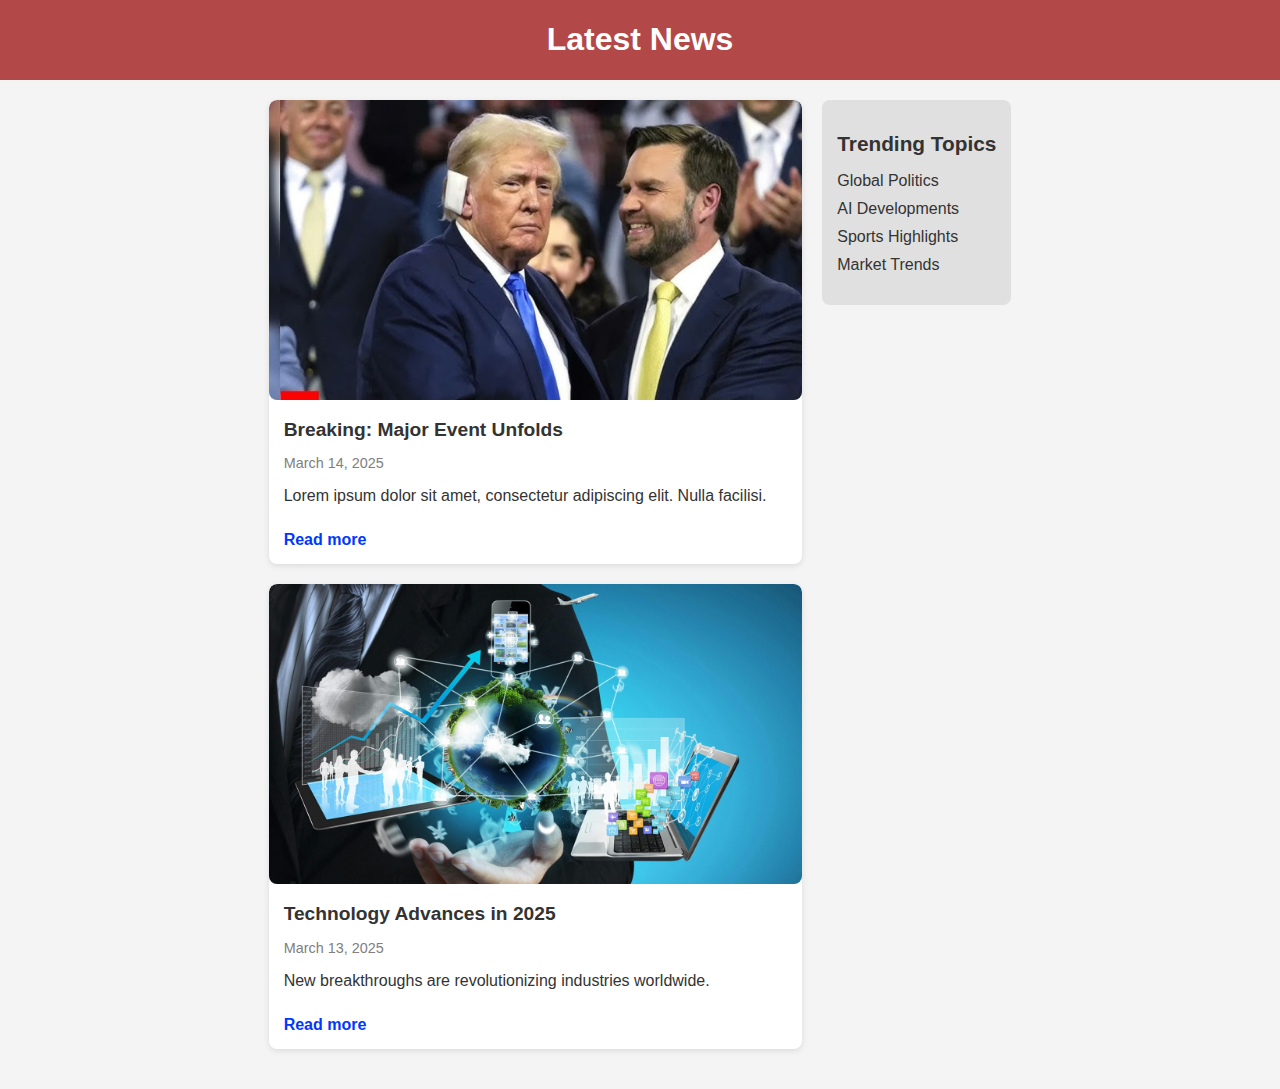
==== item1/index.html @ 0614ed0d "Added item1 and item3 folders" ====
<!DOCTYPE html>
<html lang="en">
    <head>
        <meta charset="UTF-8" />
        <meta name="viewport" content="width=device-width, initial-scale=1.0" />
        <title>Newsfeed</title>
        <link rel="stylesheet" href="styles.css" />
    </head>
    <body>
        <header>
            <h1>Latest News</h1>
        </header>

        <main class="news-container">
            <section class="newsfeed">
                <article class="news-card">
                    <img src="images/event.jpg" alt="News headline image" />
                    <div class="news-content">
                        <h2>Breaking: Major Event Unfolds</h2>
                        <p class="date">March 14, 2025</p>
                        <p>
                            Lorem ipsum dolor sit amet, consectetur adipiscing
                            elit. Nulla facilisi.
                        </p>
                        <a href="#">Read more</a>
                    </div>
                </article>

                <article class="news-card">
                    <img src="images/tech.jpg" alt="News headline image" />
                    <div class="news-content">
                        <h2>Technology Advances in 2025</h2>
                        <p class="date">March 13, 2025</p>
                        <p>
                            New breakthroughs are revolutionizing industries
                            worldwide.
                        </p>
                        <a href="#">Read more</a>
                    </div>
                </article>
            </section>

            <aside class="sidebar">
                <h2>Trending Topics</h2>
                <ul>
                    <li><a href="#">Global Politics</a></li>
                    <li><a href="#">AI Developments</a></li>
                    <li><a href="#">Sports Highlights</a></li>
                    <li><a href="#">Market Trends</a></li>
                </ul>
            </aside>
        </main>
    </body>
</html>
---- item1/styles.css ----
/* header */
header {
    background-color: #b24848; 
    color: rgb(255, 255, 255); 
    text-align: center;
    width: 100%; /* Ensures the header spans the full width of the page */
}

/* Body Styling */
body {
    font-family: 'Roboto', sans-serif; /* Most websites used Roboto font */
    margin: 0;
    padding: 0;
    background-color: #f4f4f4;
    color: #333;
    display: flex;
    align-items: center;
    flex-direction: column;
}

.container {
    max-width: 800px;
    width: 100%;
    padding: 20px;
    background: white;
    box-shadow: 0 4px 8px rgba(0, 0, 0, 0.1);
    border-radius: 8px;
    margin-top: 20px;
}

/* News Section Layout */
.news-container {
    display: flex;
    gap: 20px;
    align-items: flex-start;
    padding: 20px;
}

.newsfeed {
    display: flex;
    flex-direction: column;
}

.sidebar {
    background: #e0e0e0;
    padding: 15px;
    border-radius: 8px;
}

/* For Card Styling */
.news-card {
    background: white;
    border-radius: 8px;
    box-shadow: 0 2px 6px rgba(0, 0, 0, 0.1);
    overflow: hidden;
    margin-bottom: 20px;
    transition: box-shadow 0.3s ease-in-out;
}

.news-card img {
    width: 100%;  
    height: 300px;
    border-radius: 8px; 
    object-fit: cover;
}


.news-content {
    padding: 15px;
    flex: 1;
}

.news-card h2 {
    font-size: 1.2em;
    margin: 0 0 10px;
}

.date {
    color: gray;
    font-size: 0.9em;
}

.news-card a {
    display: inline-block;
    margin-top: 10px;
    color: #0037ff;
    text-decoration: none;
    font-weight: bold;
}
.news-card a:hover {
    color: #b24848; /* Change color when hovered */
}

.news-card:hover {
    box-shadow: 0 4px 12px #b24848;
}

/* Sidebar */
.sidebar h2 {
    font-size: 1.3rem;
    font-weight: bold;
    margin-bottom: 10px;
}

.sidebar ul {
    list-style: none;
    padding: 0;
}

.sidebar ul li {
    margin: 10px 0;
}

.sidebar ul li a {
    color: #333;
    text-decoration: none;
}

.sidebar ul li a:hover {
    color: #b24848; /* Change color when hovered */
}

/* Responsive Design */
@media (max-width: 768px) {
    .news-container {
        display: flex;
        flex-direction: column;
    }
}
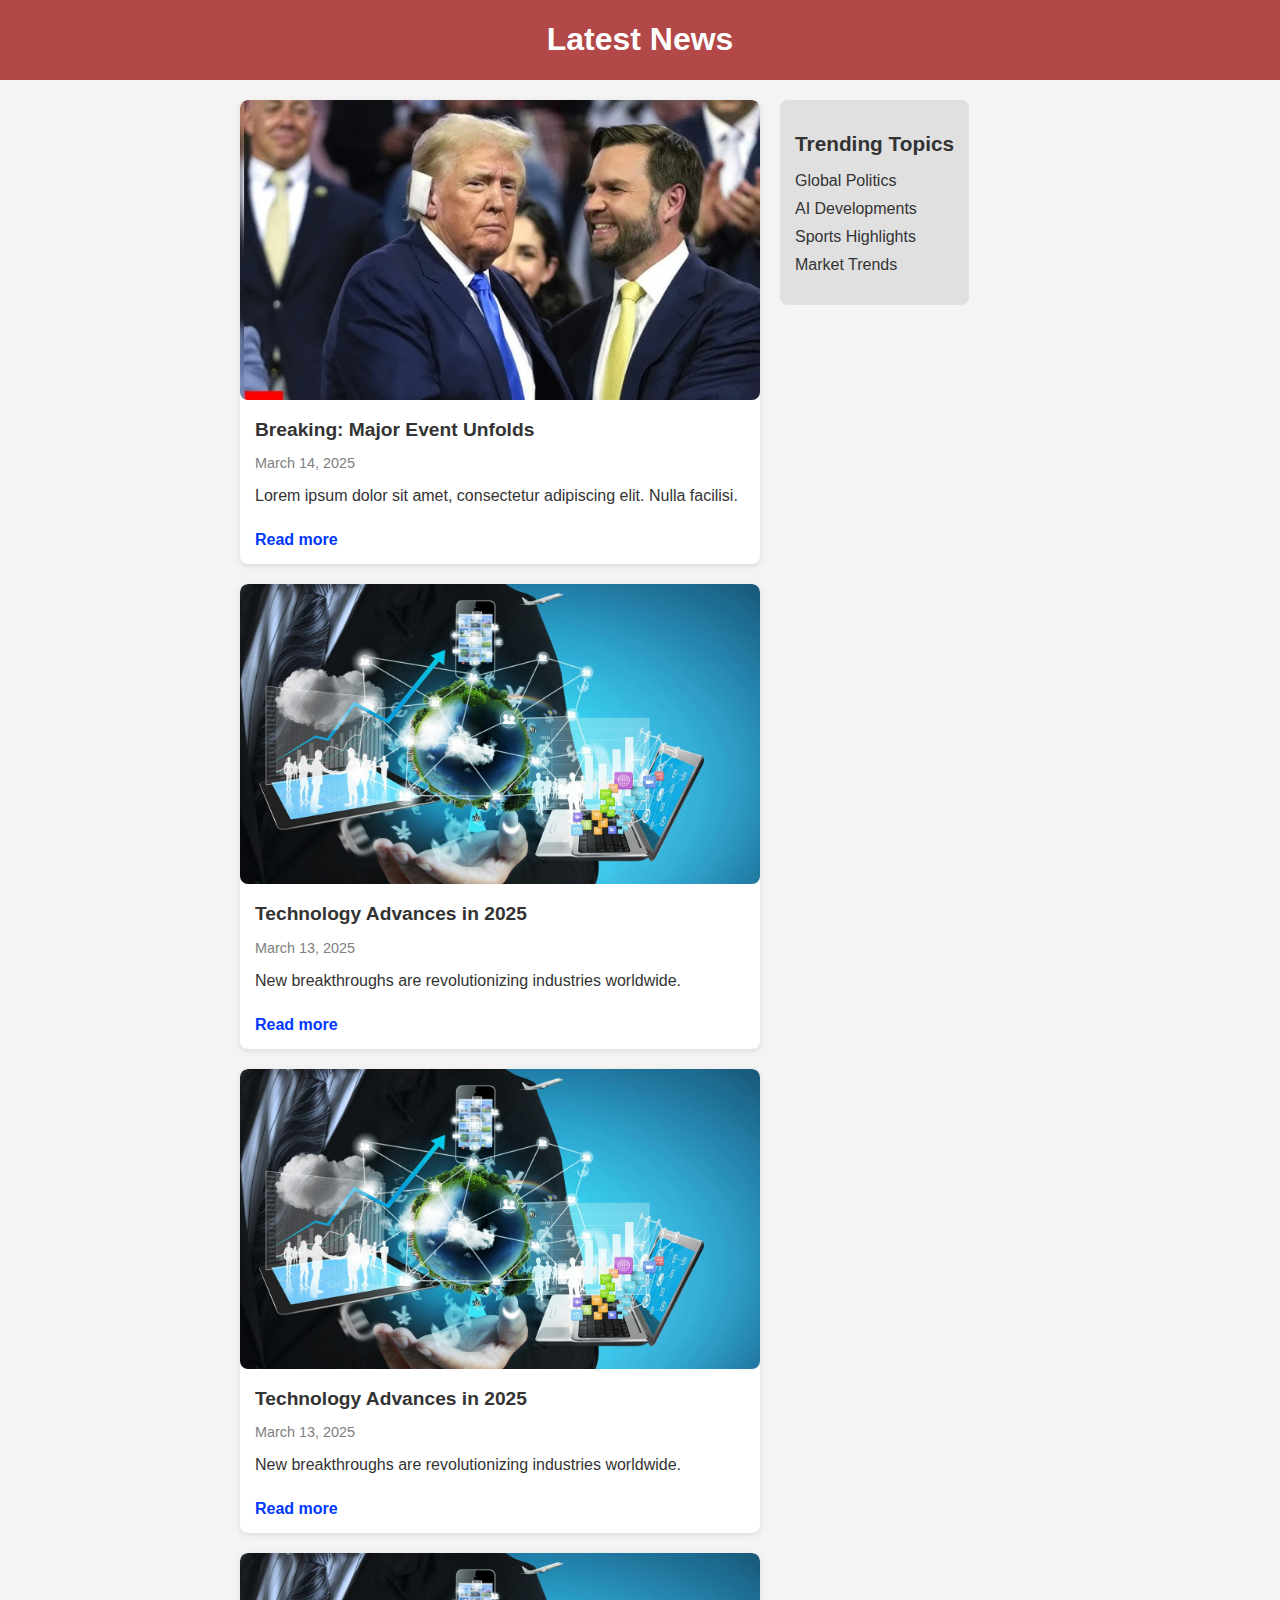
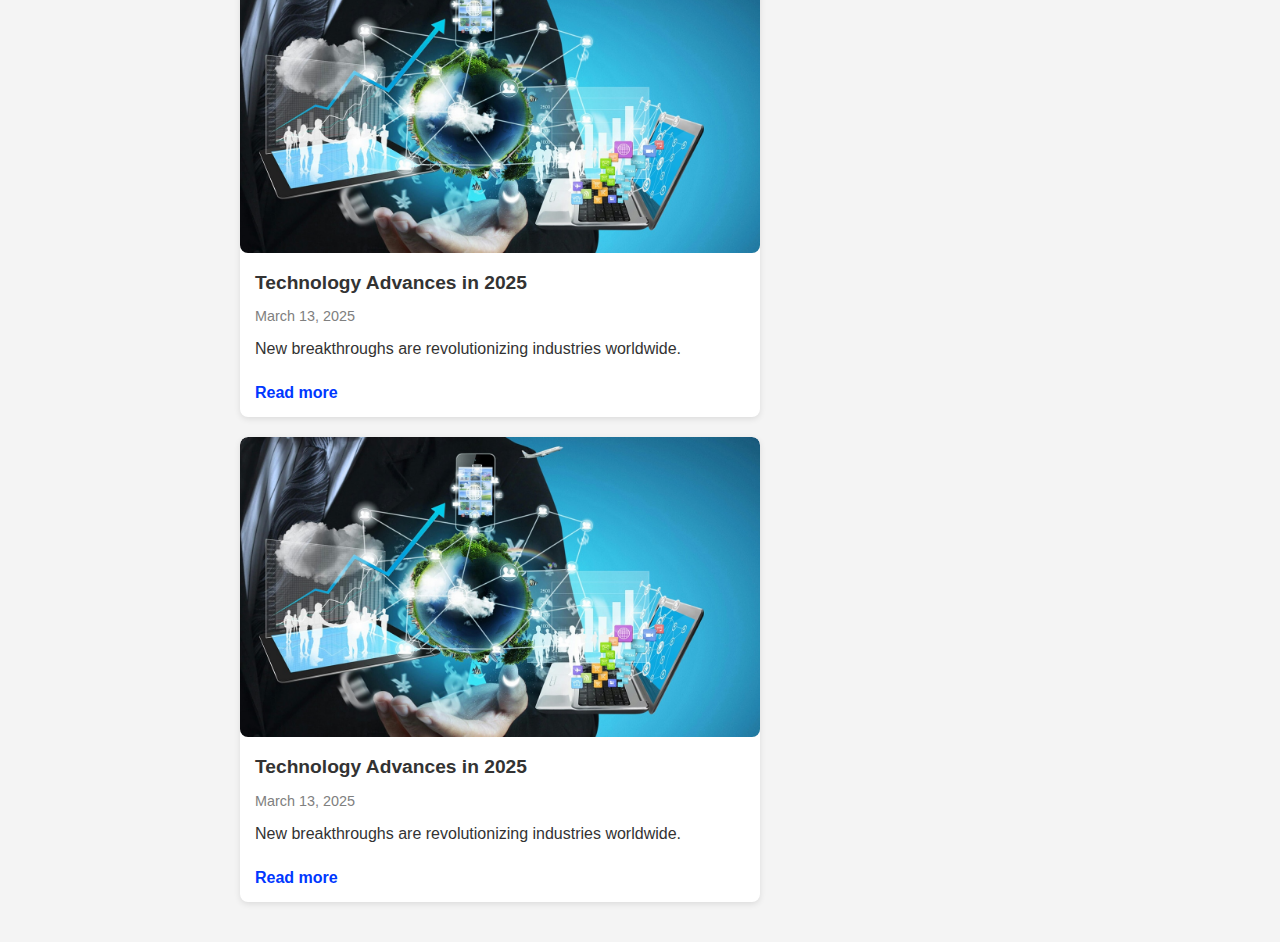
==== commit 2d43a241: "made changes in item 1 and 3" ====
--- a/item1/index.html
+++ b/item1/index.html
@@ -38,6 +38,46 @@
                         <a href="#">Read more</a>
                     </div>
                 </article>
+
+                <article class="news-card">
+                    <img src="images/tech.jpg" alt="News headline image" />
+                    <div class="news-content">
+                        <h2>Technology Advances in 2025</h2>
+                        <p class="date">March 13, 2025</p>
+                        <p>
+                            New breakthroughs are revolutionizing industries
+                            worldwide.
+                        </p>
+                        <a href="#">Read more</a>
+                    </div>
+                </article>
+                
+                <article class="news-card">
+                    <img src="images/tech.jpg" alt="News headline image" />
+                    <div class="news-content">
+                        <h2>Technology Advances in 2025</h2>
+                        <p class="date">March 13, 2025</p>
+                        <p>
+                            New breakthroughs are revolutionizing industries
+                            worldwide.
+                        </p>
+                        <a href="#">Read more</a>
+                    </div>
+                </article>
+
+                <article class="news-card">
+                    <img src="images/tech.jpg" alt="News headline image" />
+                    <div class="news-content">
+                        <h2>Technology Advances in 2025</h2>
+                        <p class="date">March 13, 2025</p>
+                        <p>
+                            New breakthroughs are revolutionizing industries
+                            worldwide.
+                        </p>
+                        <a href="#">Read more</a>
+                    </div>
+                </article>
+
             </section>
 
             <aside class="sidebar">
--- a/item1/styles.css
+++ b/item1/styles.css
@@ -30,9 +30,11 @@
 
 /* News Section Layout */
 .news-container {
-    display: flex;
+    display: grid;
+    grid-template-columns: 2fr 1fr;
+    max-width: 800px;
     gap: 20px;
-    align-items: flex-start;
+    justify-content: center;
     padding: 20px;
 }
 
@@ -45,6 +47,8 @@
     background: #e0e0e0;
     padding: 15px;
     border-radius: 8px;
+    max-width: fit-content;
+    max-height: fit-content;
 }
 
 /* For Card Styling */
